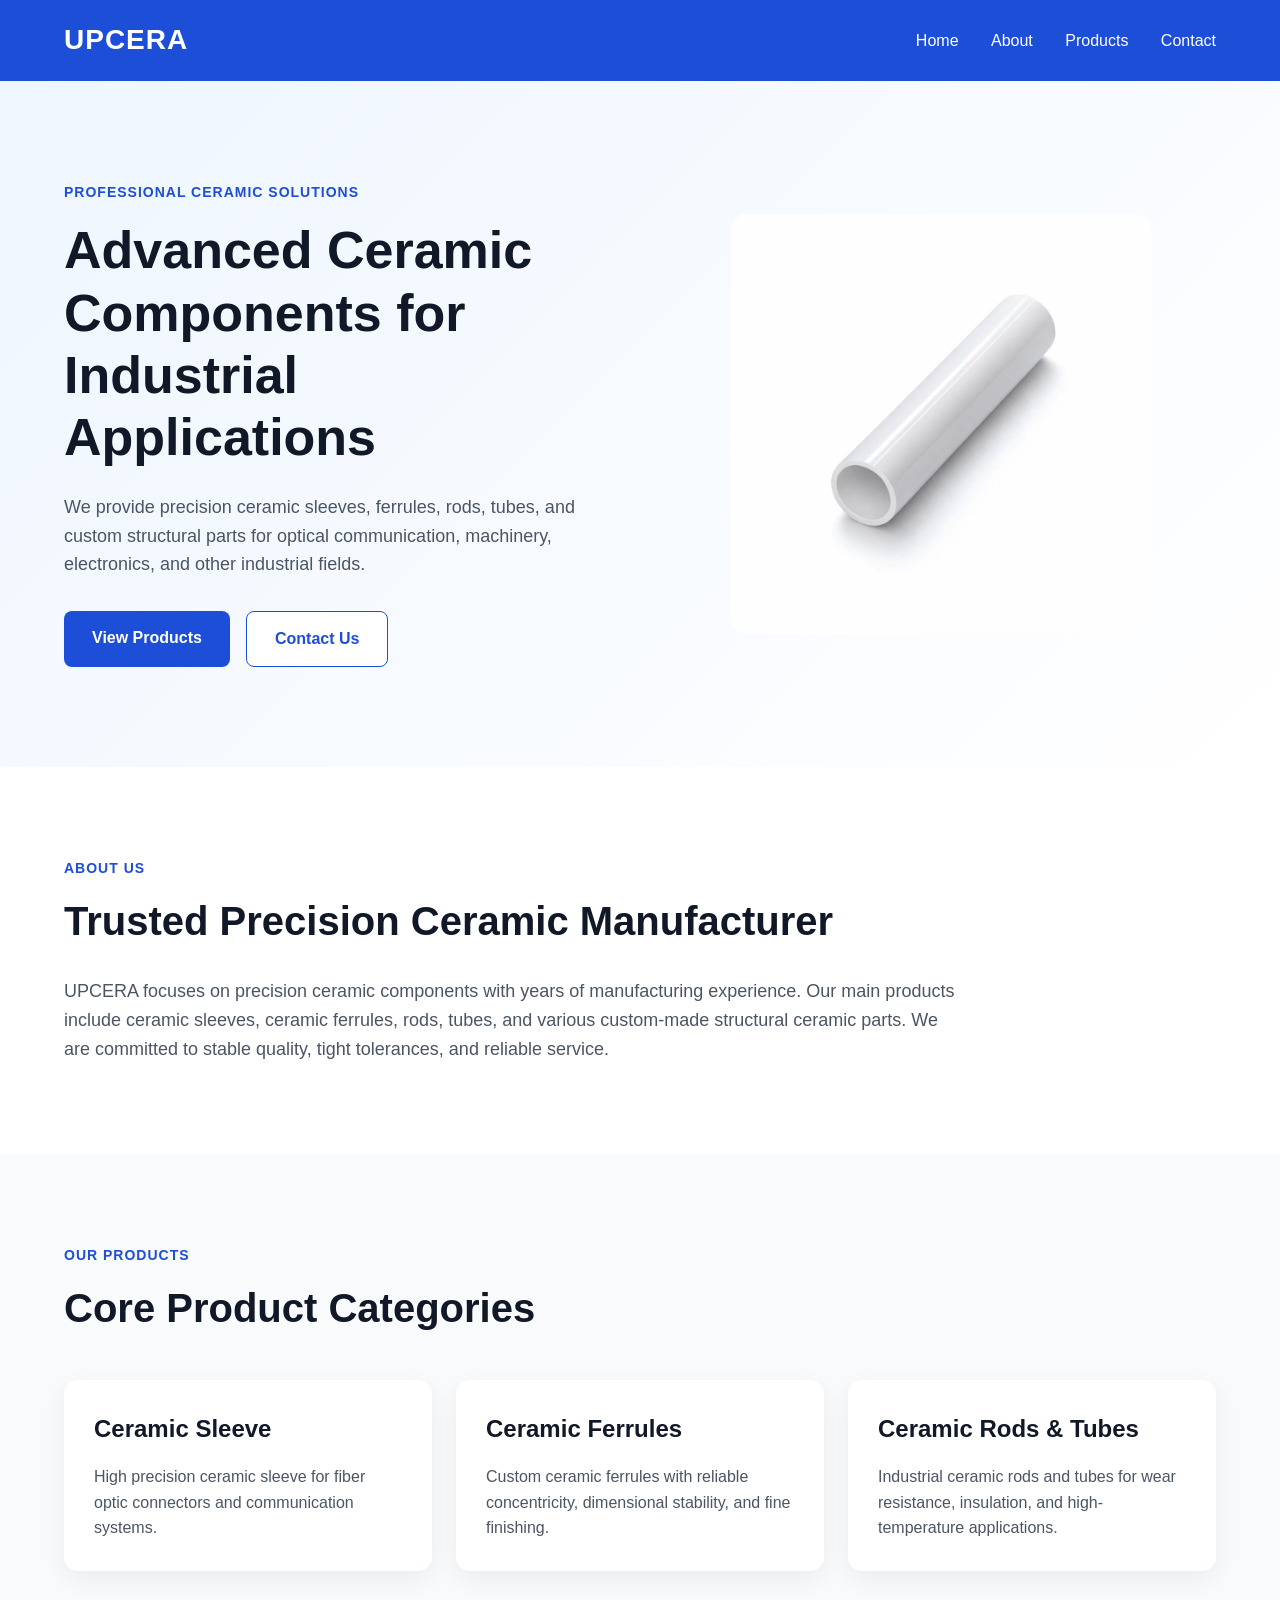
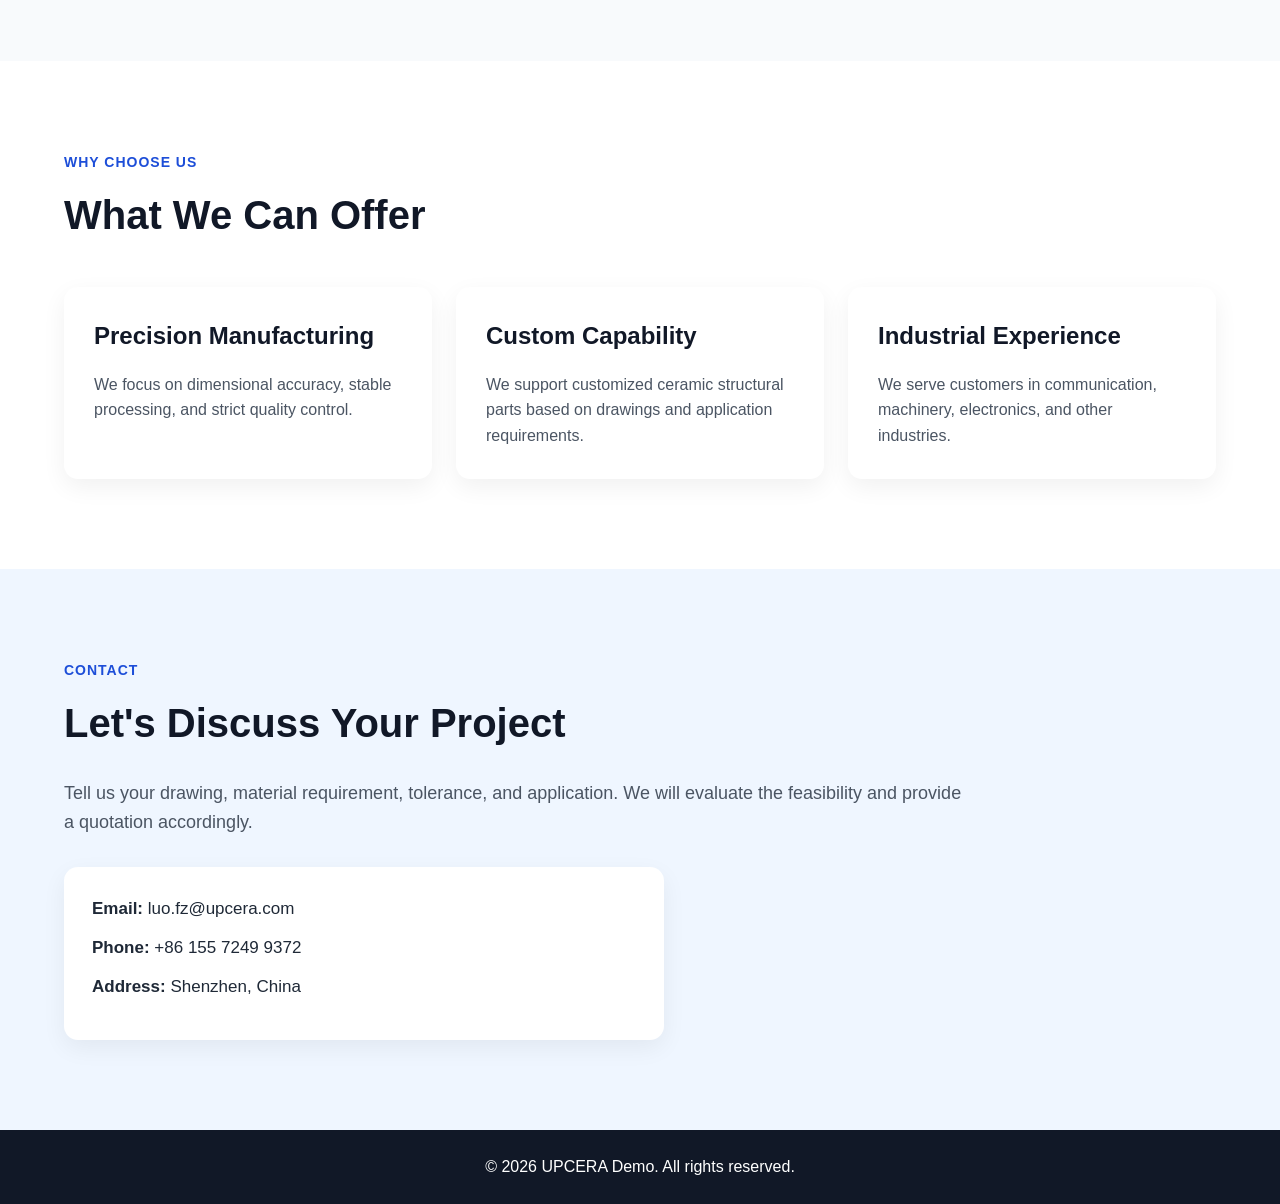
==== index.html @ 97a6549c "Add files via upload" ====
<!DOCTYPE html>
<html lang="en">
<head>
  <meta charset="UTF-8" />
  <meta name="viewport" content="width=device-width, initial-scale=1.0" />
  <title>UPCERA | Advanced Ceramic Manufacturer</title>
  <link rel="stylesheet" href="css/style.css" />
</head>
<body>

  <header class="navbar">
    <div class="container nav-wrapper">
      <div class="logo">UPCERA</div>
      <nav class="nav-menu">
        <a href="index.html">Home</a>
        <a href="about.html">About</a>
        <a href="products.html">Products</a>
        <a href="contact.html">Contact</a>
      </nav>
    </div>
  </header>

  <section id="home" class="hero">
    <div class="container hero-content">
      <div class="hero-text">
        <p class="tag">Professional Ceramic Solutions</p>
        <h1>Advanced Ceramic Components for Industrial Applications</h1>
        <p class="hero-desc">
          We provide precision ceramic sleeves, ferrules, rods, tubes, and custom structural parts
          for optical communication, machinery, electronics, and other industrial fields.
        </p>
        <div class="hero-buttons">
          <a href="#products" class="btn">View Products</a>
          <a href="#contact" class="btn btn-secondary">Contact Us</a>
        </div>
      </div>
      <div class="hero-image">
          <img src="images/ceramic-sleeve.jpg" alt="Ceramic Product" />
      </div>
    </div>
  </section>

  <section id="about" class="section">
    <div class="container">
      <div class="section-header">
        <p class="section-tag">About Us</p>
        <h2>Trusted Precision Ceramic Manufacturer</h2>
      </div>
      <p class="section-text">
        UPCERA focuses on precision ceramic components with years of manufacturing experience.
        Our main products include ceramic sleeves, ceramic ferrules, rods, tubes, and various custom-made
        structural ceramic parts. We are committed to stable quality, tight tolerances, and reliable service.
      </p>
    </div>
  </section>

  <section id="products" class="section gray">
    <div class="container">
      <div class="section-header">
        <p class="section-tag">Our Products</p>
        <h2>Core Product Categories</h2>
      </div>

      <div class="cards">
        <div class="card">
          <h3>Ceramic Sleeve</h3>
          <p>High precision ceramic sleeve for fiber optic connectors and communication systems.</p>
        </div>
        <div class="card">
          <h3>Ceramic Ferrules</h3>
          <p>Custom ceramic ferrules with reliable concentricity, dimensional stability, and fine finishing.</p>
        </div>
        <div class="card">
          <h3>Ceramic Rods & Tubes</h3>
          <p>Industrial ceramic rods and tubes for wear resistance, insulation, and high-temperature applications.</p>
        </div>
      </div>
    </div>
  </section>

  <section class="section">
    <div class="container">
      <div class="section-header">
        <p class="section-tag">Why Choose Us</p>
        <h2>What We Can Offer</h2>
      </div>

      <div class="cards">
        <div class="card">
          <h3>Precision Manufacturing</h3>
          <p>We focus on dimensional accuracy, stable processing, and strict quality control.</p>
        </div>
        <div class="card">
          <h3>Custom Capability</h3>
          <p>We support customized ceramic structural parts based on drawings and application requirements.</p>
        </div>
        <div class="card">
          <h3>Industrial Experience</h3>
          <p>We serve customers in communication, machinery, electronics, and other industries.</p>
        </div>
      </div>
    </div>
  </section>

  <section id="contact" class="section contact-section">
    <div class="container">
      <div class="section-header">
        <p class="section-tag">Contact</p>
        <h2>Let's Discuss Your Project</h2>
      </div>
      <p class="section-text">
        Tell us your drawing, material requirement, tolerance, and application. We will evaluate the feasibility
        and provide a quotation accordingly.
      </p>

      <div class="contact-box">
        <p><strong>Email:</strong> luo.fz@upcera.com</p>
        <p><strong>Phone:</strong> +86 155 7249 9372</p>
        <p><strong>Address:</strong> Shenzhen, China</p>
      </div>
    </div>
  </section>

  <footer class="footer">
    <div class="container footer-content">
      <p>© 2026 UPCERA Demo. All rights reserved.</p>
    </div>
  </footer>

</body>
</html>
---- css/style.css ----
/* =========================
   1. RESET & GLOBAL
========================= */
* {
  margin: 0;
  padding: 0;
  box-sizing: border-box;
}

body {
  font-family: Arial, sans-serif;
  line-height: 1.6;
  color: #1f2937;
  background-color: #ffffff;
}

.container {
  width: 90%;
  max-width: 1200px;
  margin: 0 auto;
}

/* =========================
   2. SHARED COMPONENTS
========================= */
.section {
  padding: 90px 0;
}

.section-header {
  margin-bottom: 24px;
}

.section-tag {
  color: #1d4ed8;
  font-size: 14px;
  font-weight: bold;
  text-transform: uppercase;
  letter-spacing: 1px;
  margin-bottom: 10px;
}

.section h2 {
  font-size: 40px;
  color: #111827;
}

.section-text {
  max-width: 900px;
  font-size: 18px;
  color: #4b5563;
}

.gray {
  background-color: #f8fafc;
}

.btn {
  display: inline-block;
  background-color: #1d4ed8;
  color: #ffffff;
  padding: 14px 28px;
  text-decoration: none;
  border-radius: 8px;
  font-weight: bold;
}

.btn:hover {
  background-color: #1e40af;
}

.btn-secondary {
  background-color: #ffffff;
  color: #1d4ed8;
  border: 1px solid #1d4ed8;
}

.btn-secondary:hover {
  background-color: #eff6ff;
}

.cards {
  display: flex;
  gap: 24px;
  margin-top: 40px;
}

.card {
  flex: 1;
  background-color: #ffffff;
  padding: 30px;
  border-radius: 14px;
  box-shadow: 0 8px 24px rgba(0, 0, 0, 0.06);
}

.card h3 {
  font-size: 24px;
  margin-bottom: 16px;
  color: #111827;
}

.card p {
  color: #4b5563;
  font-size: 16px;
}

/* =========================
   3. NAVBAR
========================= */
.navbar {
  background-color: #1d4ed8;
  padding: 18px 0;
}

.nav-wrapper {
  display: flex;
  justify-content: space-between;
  align-items: center;
}

.logo {
  color: #ffffff;
  font-size: 28px;
  font-weight: bold;
  letter-spacing: 1px;
}

.nav-menu a {
  color: #ffffff;
  text-decoration: none;
  margin-left: 28px;
  font-size: 16px;
}

.nav-menu a:hover {
  opacity: 0.8;
}

/* =========================
   4. PAGE HERO
========================= */
.page-hero {
  background: linear-gradient(135deg, #eff6ff, #ffffff);
  padding: 80px 0 60px;
}

.page-hero h1 {
  font-size: 48px;
  margin-bottom: 20px;
  color: #111827;
}

.page-desc {
  max-width: 780px;
  font-size: 18px;
  color: #4b5563;
}

/* =========================
   5. HOME PAGE
========================= */
.hero {
  background: linear-gradient(135deg, #eff6ff, #ffffff);
  padding: 100px 0;
}

.hero-content {
  display: flex;
  align-items: center;
  gap: 50px;
}

.hero-text {
  flex: 1;
}

.tag {
  color: #1d4ed8;
  font-weight: bold;
  margin-bottom: 16px;
  font-size: 14px;
  text-transform: uppercase;
  letter-spacing: 1px;
}

.hero h1 {
  font-size: 52px;
  line-height: 1.2;
  margin-bottom: 24px;
  color: #111827;
}

.hero-desc {
  font-size: 18px;
  color: #4b5563;
  margin-bottom: 32px;
  max-width: 620px;
}

.hero-buttons {
  display: flex;
  gap: 16px;
}

.hero-image {
  flex: 1;
  display: flex;
  justify-content: center;
  align-items: center;
}

.hero-image img {
  width: 80%;
  max-width: 420px;
  display: block;
  border-radius: 16px;
}

/* =========================
   6. PRODUCTS PAGE
========================= */
.product-grid {
  display: grid;
  grid-template-columns: repeat(3, 1fr);
  gap: 28px;
}

.product-card {
  background-color: #ffffff;
  border-radius: 14px;
  overflow: hidden;
  box-shadow: 0 8px 24px rgba(0, 0, 0, 0.06);
}

.product-card img {
  width: 100%;
  height: 220px;
  object-fit: cover;
  display: block;
  transition: transform 0.3s;
}

.product-card img:hover {
  transform: scale(1.05);
}

.product-card h3 {
  font-size: 24px;
  margin: 20px 20px 12px;
  color: #111827;
}

.product-card p {
  font-size: 16px;
  color: #4b5563;
  margin: 0 20px 18px;
}

.text-link {
  display: inline-block;
  margin: 0 20px 24px;
  color: #1d4ed8;
  text-decoration: none;
  font-weight: bold;
}

.text-link:hover {
  text-decoration: underline;
}

/* =========================
   7. ABOUT PAGE
========================= */
.about-layout {
  display: flex;
  align-items: center;
  gap: 50px;
}

.about-text {
  flex: 1;
}

.about-image {
  flex: 1;
  display: flex;
  justify-content: center;
}

.about-image img {
  width: 100%;
  max-width: 420px;
  border-radius: 16px;
  display: block;
}

/* =========================
   8. INDUSTRY / APPLICATIONS
========================= */
.industry-grid {
  display: grid;
  grid-template-columns: repeat(3, 1fr);
  gap: 20px;
  margin-top: 30px;
}

.industry-item {
  background-color: #f8fafc;
  border: 1px solid #e5e7eb;
  border-radius: 12px;
  padding: 24px;
  font-size: 18px;
  font-weight: bold;
  color: #111827;
  text-align: center;
}

/* =========================
   9. CONTACT / CTA
========================= */
.contact-section {
  background-color: #eff6ff;
}

.contact-box {
  margin-top: 30px;
  background-color: #ffffff;
  padding: 28px;
  border-radius: 14px;
  box-shadow: 0 8px 24px rgba(0, 0, 0, 0.06);
  max-width: 600px;
}

.contact-box p {
  margin-bottom: 12px;
  font-size: 17px;
}

.cta-section {
  background-color: #eff6ff;
}

.cta-box {
  text-align: center;
  max-width: 800px;
}

.cta-box h2 {
  font-size: 36px;
  margin-bottom: 16px;
  color: #111827;
}

.cta-box p {
  font-size: 18px;
  color: #4b5563;
  margin-bottom: 24px;
}

/* =========================
   10. FOOTER
========================= */
.footer {
  background-color: #111827;
  color: #ffffff;
  padding: 24px 0;
}

.footer-content {
  text-align: center;
}

/* =========================
   11. PRODUCT DETAIL PAGE
========================= */
.product-detail-layout {
  display: flex;
  align-items: center;
  gap: 50px;
}

.product-detail-image {
  flex: 1;
  display: flex;
  justify-content: center;
}

.product-detail-image img {
  width: 100%;
  max-width: 460px;
  border-radius: 16px;
  display: block;
}

.product-detail-info {
  flex: 1;
}

.detail-text {
  font-size: 18px;
  color: #4b5563;
  margin-bottom: 20px;
}

.detail-buttons {
  display: flex;
  gap: 16px;
  margin-top: 30px;
}

.spec-table {
  margin-top: 30px;
  border: 1px solid #e5e7eb;
  border-radius: 12px;
  overflow: hidden;
}

.spec-row {
  display: flex;
  border-bottom: 1px solid #e5e7eb;
}

.spec-row:last-child {
  border-bottom: none;
}

.spec-label {
  width: 220px;
  background-color: #f8fafc;
  padding: 18px 20px;
  font-weight: bold;
  color: #111827;
}

.spec-value {
  flex: 1;
  padding: 18px 20px;
  color: #4b5563;
  background-color: #ffffff;
}
.product-title-link {
  color: #111827;
  text-decoration: none;
}

.product-title-link:hover {
  color: #1d4ed8;
}
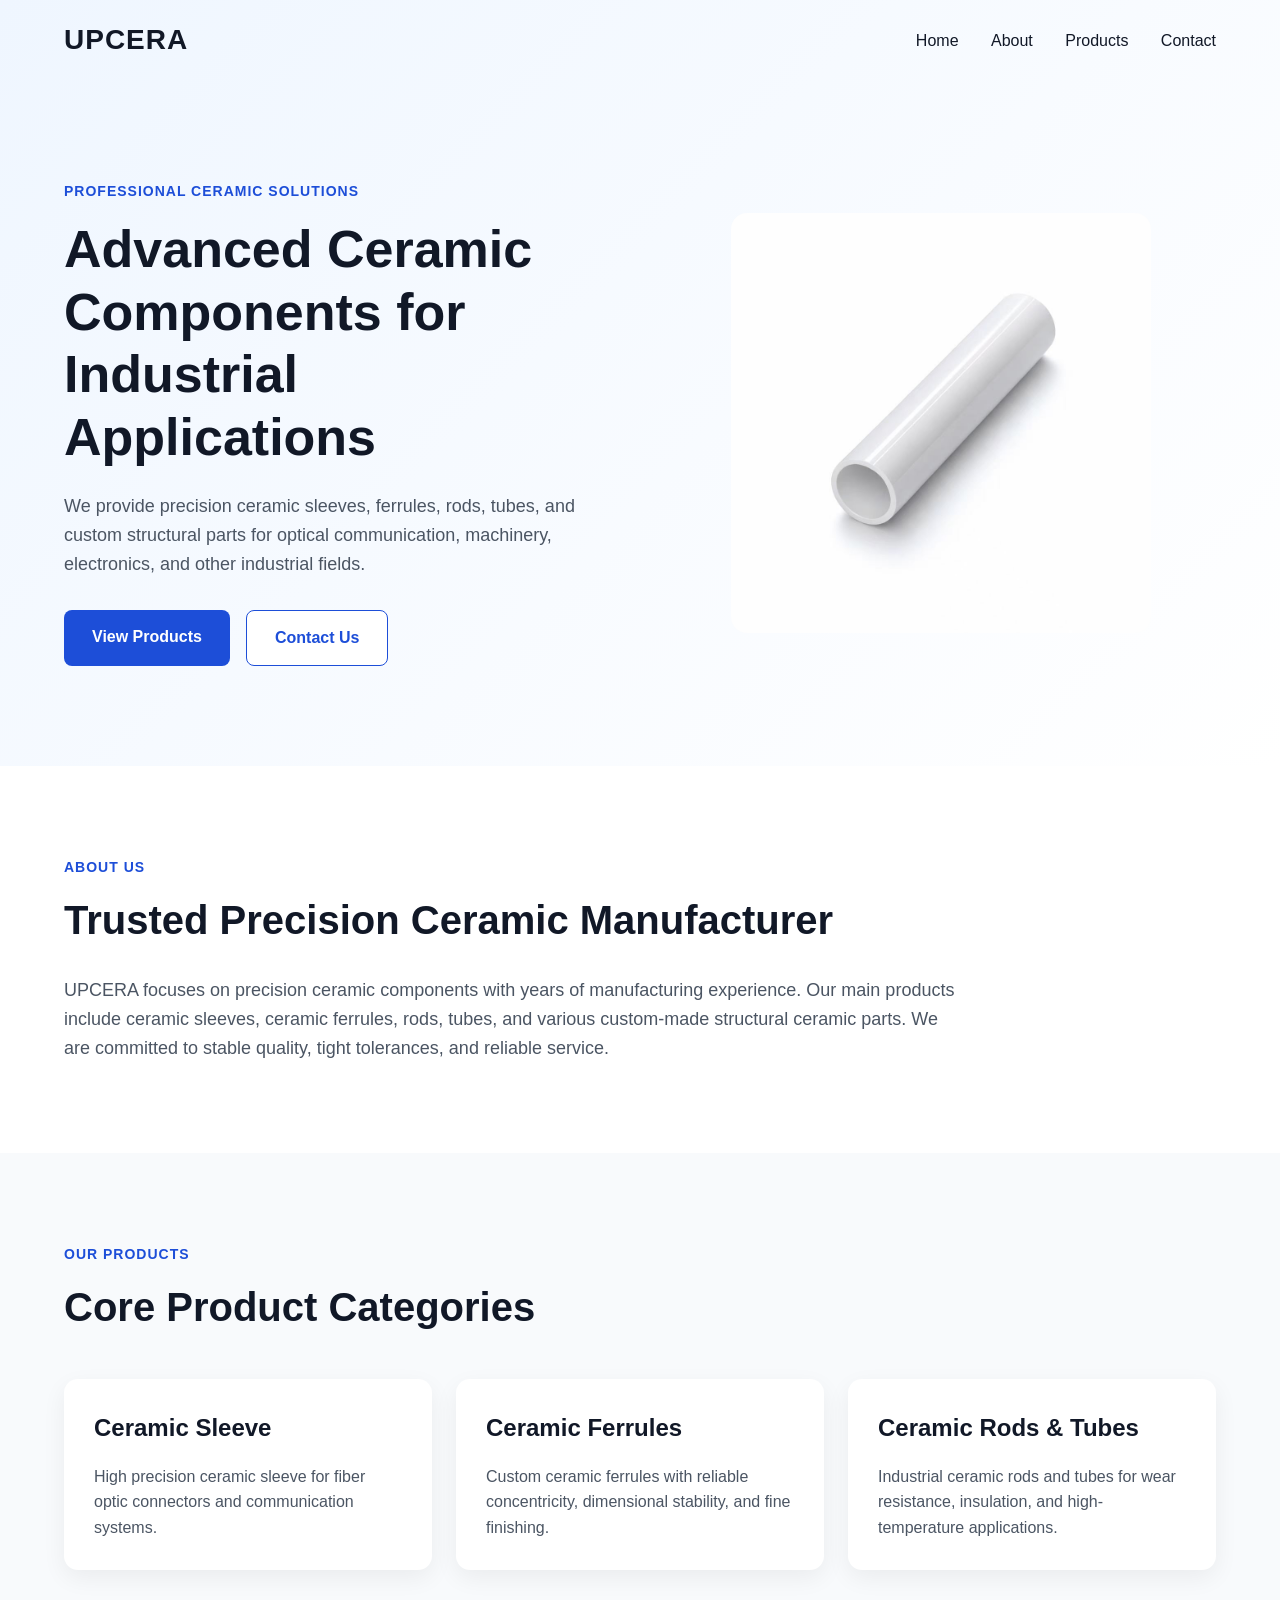
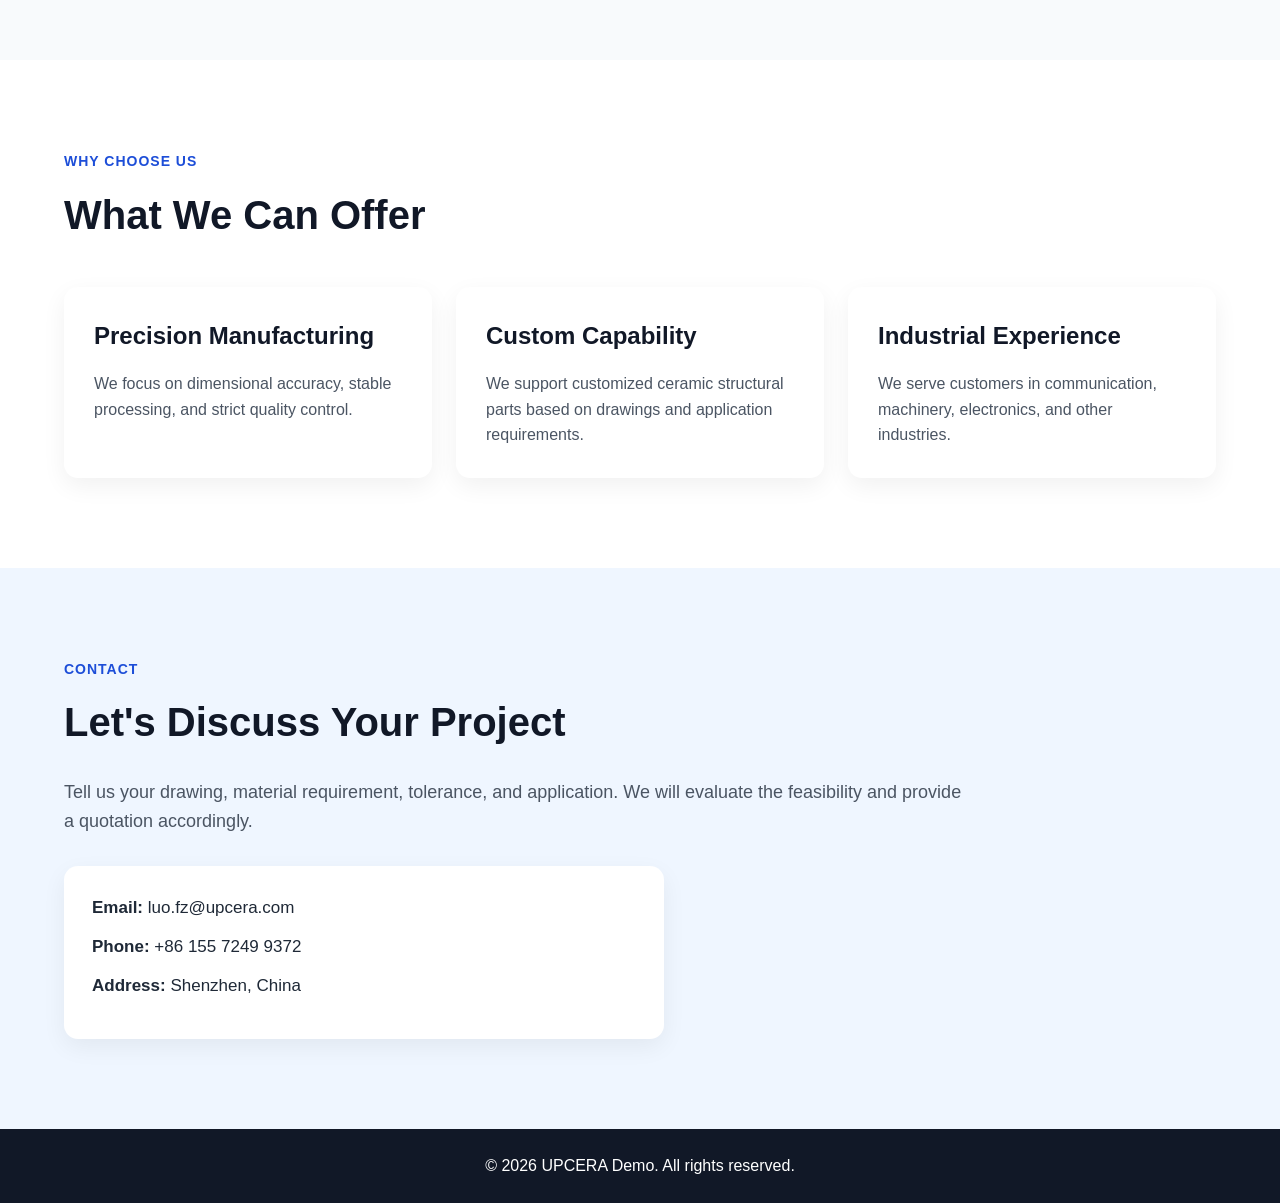
==== commit dcf2a9f7: "Make navbar transparent overlay with scroll state" ====
--- a/index.html
+++ b/index.html
@@ -1,131 +1,132 @@
-<!DOCTYPE html>
-<html lang="en">
-<head>
-  <meta charset="UTF-8" />
-  <meta name="viewport" content="width=device-width, initial-scale=1.0" />
-  <title>UPCERA | Advanced Ceramic Manufacturer</title>
-  <link rel="stylesheet" href="css/style.css" />
-</head>
-<body>
-
-  <header class="navbar">
-    <div class="container nav-wrapper">
-      <div class="logo">UPCERA</div>
-      <nav class="nav-menu">
-        <a href="index.html">Home</a>
-        <a href="about.html">About</a>
-        <a href="products.html">Products</a>
-        <a href="contact.html">Contact</a>
-      </nav>
-    </div>
-  </header>
-
-  <section id="home" class="hero">
-    <div class="container hero-content">
-      <div class="hero-text">
-        <p class="tag">Professional Ceramic Solutions</p>
-        <h1>Advanced Ceramic Components for Industrial Applications</h1>
-        <p class="hero-desc">
-          We provide precision ceramic sleeves, ferrules, rods, tubes, and custom structural parts
-          for optical communication, machinery, electronics, and other industrial fields.
-        </p>
-        <div class="hero-buttons">
-          <a href="#products" class="btn">View Products</a>
-          <a href="#contact" class="btn btn-secondary">Contact Us</a>
-        </div>
-      </div>
-      <div class="hero-image">
-          <img src="images/ceramic-sleeve.jpg" alt="Ceramic Product" />
-      </div>
-    </div>
-  </section>
-
-  <section id="about" class="section">
-    <div class="container">
-      <div class="section-header">
-        <p class="section-tag">About Us</p>
-        <h2>Trusted Precision Ceramic Manufacturer</h2>
-      </div>
-      <p class="section-text">
-        UPCERA focuses on precision ceramic components with years of manufacturing experience.
-        Our main products include ceramic sleeves, ceramic ferrules, rods, tubes, and various custom-made
-        structural ceramic parts. We are committed to stable quality, tight tolerances, and reliable service.
-      </p>
-    </div>
-  </section>
-
-  <section id="products" class="section gray">
-    <div class="container">
-      <div class="section-header">
-        <p class="section-tag">Our Products</p>
-        <h2>Core Product Categories</h2>
-      </div>
-
-      <div class="cards">
-        <div class="card">
-          <h3>Ceramic Sleeve</h3>
-          <p>High precision ceramic sleeve for fiber optic connectors and communication systems.</p>
-        </div>
-        <div class="card">
-          <h3>Ceramic Ferrules</h3>
-          <p>Custom ceramic ferrules with reliable concentricity, dimensional stability, and fine finishing.</p>
-        </div>
-        <div class="card">
-          <h3>Ceramic Rods & Tubes</h3>
-          <p>Industrial ceramic rods and tubes for wear resistance, insulation, and high-temperature applications.</p>
-        </div>
-      </div>
-    </div>
-  </section>
-
-  <section class="section">
-    <div class="container">
-      <div class="section-header">
-        <p class="section-tag">Why Choose Us</p>
-        <h2>What We Can Offer</h2>
-      </div>
-
-      <div class="cards">
-        <div class="card">
-          <h3>Precision Manufacturing</h3>
-          <p>We focus on dimensional accuracy, stable processing, and strict quality control.</p>
-        </div>
-        <div class="card">
-          <h3>Custom Capability</h3>
-          <p>We support customized ceramic structural parts based on drawings and application requirements.</p>
-        </div>
-        <div class="card">
-          <h3>Industrial Experience</h3>
-          <p>We serve customers in communication, machinery, electronics, and other industries.</p>
-        </div>
-      </div>
-    </div>
-  </section>
-
-  <section id="contact" class="section contact-section">
-    <div class="container">
-      <div class="section-header">
-        <p class="section-tag">Contact</p>
-        <h2>Let's Discuss Your Project</h2>
-      </div>
-      <p class="section-text">
-        Tell us your drawing, material requirement, tolerance, and application. We will evaluate the feasibility
-        and provide a quotation accordingly.
-      </p>
-
-      <div class="contact-box">
-        <p><strong>Email:</strong> luo.fz@upcera.com</p>
-        <p><strong>Phone:</strong> +86 155 7249 9372</p>
-        <p><strong>Address:</strong> Shenzhen, China</p>
-      </div>
-    </div>
-  </section>
-
-  <footer class="footer">
-    <div class="container footer-content">
-      <p>© 2026 UPCERA Demo. All rights reserved.</p>
-    </div>
-  </footer>
-
-</body>
+<!DOCTYPE html>
+<html lang="en">
+<head>
+  <meta charset="UTF-8" />
+  <meta name="viewport" content="width=device-width, initial-scale=1.0" />
+  <title>UPCERA | Advanced Ceramic Manufacturer</title>
+  <link rel="stylesheet" href="css/style.css" />
+</head>
+<body class="home-page">
+
+  <header class="navbar">
+    <div class="container nav-wrapper">
+      <div class="logo">UPCERA</div>
+      <nav class="nav-menu">
+        <a href="index.html">Home</a>
+        <a href="about.html">About</a>
+        <a href="products.html">Products</a>
+        <a href="contact.html">Contact</a>
+      </nav>
+    </div>
+  </header>
+
+  <section id="home" class="hero">
+    <div class="container hero-content">
+      <div class="hero-text">
+        <p class="tag">Professional Ceramic Solutions</p>
+        <h1>Advanced Ceramic Components for Industrial Applications</h1>
+        <p class="hero-desc">
+          We provide precision ceramic sleeves, ferrules, rods, tubes, and custom structural parts
+          for optical communication, machinery, electronics, and other industrial fields.
+        </p>
+        <div class="hero-buttons">
+          <a href="#products" class="btn">View Products</a>
+          <a href="#contact" class="btn btn-secondary">Contact Us</a>
+        </div>
+      </div>
+      <div class="hero-image">
+          <img src="images/ceramic-sleeve.jpg" alt="Ceramic Product" />
+      </div>
+    </div>
+  </section>
+
+  <section id="about" class="section">
+    <div class="container">
+      <div class="section-header">
+        <p class="section-tag">About Us</p>
+        <h2>Trusted Precision Ceramic Manufacturer</h2>
+      </div>
+      <p class="section-text">
+        UPCERA focuses on precision ceramic components with years of manufacturing experience.
+        Our main products include ceramic sleeves, ceramic ferrules, rods, tubes, and various custom-made
+        structural ceramic parts. We are committed to stable quality, tight tolerances, and reliable service.
+      </p>
+    </div>
+  </section>
+
+  <section id="products" class="section gray">
+    <div class="container">
+      <div class="section-header">
+        <p class="section-tag">Our Products</p>
+        <h2>Core Product Categories</h2>
+      </div>
+
+      <div class="cards">
+        <div class="card">
+          <h3>Ceramic Sleeve</h3>
+          <p>High precision ceramic sleeve for fiber optic connectors and communication systems.</p>
+        </div>
+        <div class="card">
+          <h3>Ceramic Ferrules</h3>
+          <p>Custom ceramic ferrules with reliable concentricity, dimensional stability, and fine finishing.</p>
+        </div>
+        <div class="card">
+          <h3>Ceramic Rods & Tubes</h3>
+          <p>Industrial ceramic rods and tubes for wear resistance, insulation, and high-temperature applications.</p>
+        </div>
+      </div>
+    </div>
+  </section>
+
+  <section class="section">
+    <div class="container">
+      <div class="section-header">
+        <p class="section-tag">Why Choose Us</p>
+        <h2>What We Can Offer</h2>
+      </div>
+
+      <div class="cards">
+        <div class="card">
+          <h3>Precision Manufacturing</h3>
+          <p>We focus on dimensional accuracy, stable processing, and strict quality control.</p>
+        </div>
+        <div class="card">
+          <h3>Custom Capability</h3>
+          <p>We support customized ceramic structural parts based on drawings and application requirements.</p>
+        </div>
+        <div class="card">
+          <h3>Industrial Experience</h3>
+          <p>We serve customers in communication, machinery, electronics, and other industries.</p>
+        </div>
+      </div>
+    </div>
+  </section>
+
+  <section id="contact" class="section contact-section">
+    <div class="container">
+      <div class="section-header">
+        <p class="section-tag">Contact</p>
+        <h2>Let's Discuss Your Project</h2>
+      </div>
+      <p class="section-text">
+        Tell us your drawing, material requirement, tolerance, and application. We will evaluate the feasibility
+        and provide a quotation accordingly.
+      </p>
+
+      <div class="contact-box">
+        <p><strong>Email:</strong> luo.fz@upcera.com</p>
+        <p><strong>Phone:</strong> +86 155 7249 9372</p>
+        <p><strong>Address:</strong> Shenzhen, China</p>
+      </div>
+    </div>
+  </section>
+
+  <footer class="footer">
+    <div class="container footer-content">
+      <p>© 2026 UPCERA Demo. All rights reserved.</p>
+    </div>
+  </footer>
+
+  <script src="js/main.js"></script>
+</body>
 </html>
--- a/css/style.css
+++ b/css/style.css
@@ -1,448 +1,464 @@
-/* =========================
-   1. RESET & GLOBAL
-========================= */
-* {
-  margin: 0;
-  padding: 0;
-  box-sizing: border-box;
-}
-
-body {
-  font-family: Arial, sans-serif;
-  line-height: 1.6;
-  color: #1f2937;
-  background-color: #ffffff;
-}
-
-.container {
-  width: 90%;
-  max-width: 1200px;
-  margin: 0 auto;
-}
-
-/* =========================
-   2. SHARED COMPONENTS
-========================= */
-.section {
-  padding: 90px 0;
-}
-
-.section-header {
-  margin-bottom: 24px;
-}
-
-.section-tag {
-  color: #1d4ed8;
-  font-size: 14px;
-  font-weight: bold;
-  text-transform: uppercase;
-  letter-spacing: 1px;
-  margin-bottom: 10px;
-}
-
-.section h2 {
-  font-size: 40px;
-  color: #111827;
-}
-
-.section-text {
-  max-width: 900px;
-  font-size: 18px;
-  color: #4b5563;
-}
-
-.gray {
-  background-color: #f8fafc;
-}
-
-.btn {
-  display: inline-block;
-  background-color: #1d4ed8;
-  color: #ffffff;
-  padding: 14px 28px;
-  text-decoration: none;
-  border-radius: 8px;
-  font-weight: bold;
-}
-
-.btn:hover {
-  background-color: #1e40af;
-}
-
-.btn-secondary {
-  background-color: #ffffff;
-  color: #1d4ed8;
-  border: 1px solid #1d4ed8;
-}
-
-.btn-secondary:hover {
-  background-color: #eff6ff;
-}
-
-.cards {
-  display: flex;
-  gap: 24px;
-  margin-top: 40px;
-}
-
-.card {
-  flex: 1;
-  background-color: #ffffff;
-  padding: 30px;
-  border-radius: 14px;
-  box-shadow: 0 8px 24px rgba(0, 0, 0, 0.06);
-}
-
-.card h3 {
-  font-size: 24px;
-  margin-bottom: 16px;
-  color: #111827;
-}
-
-.card p {
-  color: #4b5563;
-  font-size: 16px;
-}
-
-/* =========================
-   3. NAVBAR
-========================= */
-.navbar {
-  background-color: #1d4ed8;
-  padding: 18px 0;
-}
-
-.nav-wrapper {
-  display: flex;
-  justify-content: space-between;
-  align-items: center;
-}
-
-.logo {
-  color: #ffffff;
-  font-size: 28px;
-  font-weight: bold;
-  letter-spacing: 1px;
-}
-
-.nav-menu a {
-  color: #ffffff;
-  text-decoration: none;
-  margin-left: 28px;
-  font-size: 16px;
-}
-
-.nav-menu a:hover {
-  opacity: 0.8;
-}
-
-/* =========================
-   4. PAGE HERO
-========================= */
-.page-hero {
-  background: linear-gradient(135deg, #eff6ff, #ffffff);
-  padding: 80px 0 60px;
-}
-
-.page-hero h1 {
-  font-size: 48px;
-  margin-bottom: 20px;
-  color: #111827;
-}
-
-.page-desc {
-  max-width: 780px;
-  font-size: 18px;
-  color: #4b5563;
-}
-
-/* =========================
-   5. HOME PAGE
-========================= */
-.hero {
-  background: linear-gradient(135deg, #eff6ff, #ffffff);
-  padding: 100px 0;
-}
-
-.hero-content {
-  display: flex;
-  align-items: center;
-  gap: 50px;
-}
-
-.hero-text {
-  flex: 1;
-}
-
-.tag {
-  color: #1d4ed8;
-  font-weight: bold;
-  margin-bottom: 16px;
-  font-size: 14px;
-  text-transform: uppercase;
-  letter-spacing: 1px;
-}
-
-.hero h1 {
-  font-size: 52px;
-  line-height: 1.2;
-  margin-bottom: 24px;
-  color: #111827;
-}
-
-.hero-desc {
-  font-size: 18px;
-  color: #4b5563;
-  margin-bottom: 32px;
-  max-width: 620px;
-}
-
-.hero-buttons {
-  display: flex;
-  gap: 16px;
-}
-
-.hero-image {
-  flex: 1;
-  display: flex;
-  justify-content: center;
-  align-items: center;
-}
-
-.hero-image img {
-  width: 80%;
-  max-width: 420px;
-  display: block;
-  border-radius: 16px;
-}
-
-/* =========================
-   6. PRODUCTS PAGE
-========================= */
-.product-grid {
-  display: grid;
-  grid-template-columns: repeat(3, 1fr);
-  gap: 28px;
-}
-
-.product-card {
-  background-color: #ffffff;
-  border-radius: 14px;
-  overflow: hidden;
-  box-shadow: 0 8px 24px rgba(0, 0, 0, 0.06);
-}
-
-.product-card img {
-  width: 100%;
-  height: 220px;
-  object-fit: cover;
-  display: block;
-  transition: transform 0.3s;
-}
-
-.product-card img:hover {
-  transform: scale(1.05);
-}
-
-.product-card h3 {
-  font-size: 24px;
-  margin: 20px 20px 12px;
-  color: #111827;
-}
-
-.product-card p {
-  font-size: 16px;
-  color: #4b5563;
-  margin: 0 20px 18px;
-}
-
-.text-link {
-  display: inline-block;
-  margin: 0 20px 24px;
-  color: #1d4ed8;
-  text-decoration: none;
-  font-weight: bold;
-}
-
-.text-link:hover {
-  text-decoration: underline;
-}
-
-/* =========================
-   7. ABOUT PAGE
-========================= */
-.about-layout {
-  display: flex;
-  align-items: center;
-  gap: 50px;
-}
-
-.about-text {
-  flex: 1;
-}
-
-.about-image {
-  flex: 1;
-  display: flex;
-  justify-content: center;
-}
-
-.about-image img {
-  width: 100%;
-  max-width: 420px;
-  border-radius: 16px;
-  display: block;
-}
-
-/* =========================
-   8. INDUSTRY / APPLICATIONS
-========================= */
-.industry-grid {
-  display: grid;
-  grid-template-columns: repeat(3, 1fr);
-  gap: 20px;
-  margin-top: 30px;
-}
-
-.industry-item {
-  background-color: #f8fafc;
-  border: 1px solid #e5e7eb;
-  border-radius: 12px;
-  padding: 24px;
-  font-size: 18px;
-  font-weight: bold;
-  color: #111827;
-  text-align: center;
-}
-
-/* =========================
-   9. CONTACT / CTA
-========================= */
-.contact-section {
-  background-color: #eff6ff;
-}
-
-.contact-box {
-  margin-top: 30px;
-  background-color: #ffffff;
-  padding: 28px;
-  border-radius: 14px;
-  box-shadow: 0 8px 24px rgba(0, 0, 0, 0.06);
-  max-width: 600px;
-}
-
-.contact-box p {
-  margin-bottom: 12px;
-  font-size: 17px;
-}
-
-.cta-section {
-  background-color: #eff6ff;
-}
-
-.cta-box {
-  text-align: center;
-  max-width: 800px;
-}
-
-.cta-box h2 {
-  font-size: 36px;
-  margin-bottom: 16px;
-  color: #111827;
-}
-
-.cta-box p {
-  font-size: 18px;
-  color: #4b5563;
-  margin-bottom: 24px;
-}
-
-/* =========================
-   10. FOOTER
-========================= */
-.footer {
-  background-color: #111827;
-  color: #ffffff;
-  padding: 24px 0;
-}
-
-.footer-content {
-  text-align: center;
-}
-
-/* =========================
-   11. PRODUCT DETAIL PAGE
-========================= */
-.product-detail-layout {
-  display: flex;
-  align-items: center;
-  gap: 50px;
-}
-
-.product-detail-image {
-  flex: 1;
-  display: flex;
-  justify-content: center;
-}
-
-.product-detail-image img {
-  width: 100%;
-  max-width: 460px;
-  border-radius: 16px;
-  display: block;
-}
-
-.product-detail-info {
-  flex: 1;
-}
-
-.detail-text {
-  font-size: 18px;
-  color: #4b5563;
-  margin-bottom: 20px;
-}
-
-.detail-buttons {
-  display: flex;
-  gap: 16px;
-  margin-top: 30px;
-}
-
-.spec-table {
-  margin-top: 30px;
-  border: 1px solid #e5e7eb;
-  border-radius: 12px;
-  overflow: hidden;
-}
-
-.spec-row {
-  display: flex;
-  border-bottom: 1px solid #e5e7eb;
-}
-
-.spec-row:last-child {
-  border-bottom: none;
-}
-
-.spec-label {
-  width: 220px;
-  background-color: #f8fafc;
-  padding: 18px 20px;
-  font-weight: bold;
-  color: #111827;
-}
-
-.spec-value {
-  flex: 1;
-  padding: 18px 20px;
-  color: #4b5563;
-  background-color: #ffffff;
-}
-.product-title-link {
-  color: #111827;
-  text-decoration: none;
-}
-
-.product-title-link:hover {
-  color: #1d4ed8;
+/* =========================
+   1. RESET & GLOBAL
+========================= */
+* {
+  margin: 0;
+  padding: 0;
+  box-sizing: border-box;
+}
+
+body {
+  font-family: Arial, sans-serif;
+  line-height: 1.6;
+  color: #1f2937;
+  background-color: #ffffff;
+  padding-top: 84px;
+}
+
+body.home-page {
+  padding-top: 0;
+}
+
+.container {
+  width: 90%;
+  max-width: 1200px;
+  margin: 0 auto;
+}
+
+/* =========================
+   2. SHARED COMPONENTS
+========================= */
+.section {
+  padding: 90px 0;
+}
+
+.section-header {
+  margin-bottom: 24px;
+}
+
+.section-tag {
+  color: #1d4ed8;
+  font-size: 14px;
+  font-weight: bold;
+  text-transform: uppercase;
+  letter-spacing: 1px;
+  margin-bottom: 10px;
+}
+
+.section h2 {
+  font-size: 40px;
+  color: #111827;
+}
+
+.section-text {
+  max-width: 900px;
+  font-size: 18px;
+  color: #4b5563;
+}
+
+.gray {
+  background-color: #f8fafc;
+}
+
+.btn {
+  display: inline-block;
+  background-color: #1d4ed8;
+  color: #ffffff;
+  padding: 14px 28px;
+  text-decoration: none;
+  border-radius: 8px;
+  font-weight: bold;
+}
+
+.btn:hover {
+  background-color: #1e40af;
+}
+
+.btn-secondary {
+  background-color: #ffffff;
+  color: #1d4ed8;
+  border: 1px solid #1d4ed8;
+}
+
+.btn-secondary:hover {
+  background-color: #eff6ff;
+}
+
+.cards {
+  display: flex;
+  gap: 24px;
+  margin-top: 40px;
+}
+
+.card {
+  flex: 1;
+  background-color: #ffffff;
+  padding: 30px;
+  border-radius: 14px;
+  box-shadow: 0 8px 24px rgba(0, 0, 0, 0.06);
+}
+
+.card h3 {
+  font-size: 24px;
+  margin-bottom: 16px;
+  color: #111827;
+}
+
+.card p {
+  color: #4b5563;
+  font-size: 16px;
+}
+
+/* =========================
+   3. NAVBAR
+========================= */
+.navbar {
+  position: fixed;
+  top: 0;
+  left: 0;
+  width: 100%;
+  z-index: 1000;
+  background-color: rgba(255, 255, 255, 0);
+  padding: 18px 0;
+  transition: background-color 0.25s ease, box-shadow 0.25s ease;
+}
+
+.navbar.scrolled {
+  background-color: rgba(255, 255, 255, 0.95);
+  box-shadow: 0 8px 24px rgba(15, 23, 42, 0.08);
+}
+
+.nav-wrapper {
+  display: flex;
+  justify-content: space-between;
+  align-items: center;
+}
+
+.logo {
+  color: #111827;
+  font-size: 28px;
+  font-weight: bold;
+  letter-spacing: 1px;
+}
+
+.nav-menu a {
+  color: #111827;
+  text-decoration: none;
+  margin-left: 28px;
+  font-size: 16px;
+}
+
+.nav-menu a:hover {
+  opacity: 0.8;
+}
+
+/* =========================
+   4. PAGE HERO
+========================= */
+.page-hero {
+  background: linear-gradient(135deg, #eff6ff, #ffffff);
+  padding: 80px 0 60px;
+}
+
+.page-hero h1 {
+  font-size: 48px;
+  margin-bottom: 20px;
+  color: #111827;
+}
+
+.page-desc {
+  max-width: 780px;
+  font-size: 18px;
+  color: #4b5563;
+}
+
+/* =========================
+   5. HOME PAGE
+========================= */
+.hero {
+  background: linear-gradient(135deg, #eff6ff, #ffffff);
+  padding: 180px 0 100px;
+}
+
+.hero-content {
+  display: flex;
+  align-items: center;
+  gap: 50px;
+}
+
+.hero-text {
+  flex: 1;
+}
+
+.tag {
+  color: #1d4ed8;
+  font-weight: bold;
+  margin-bottom: 16px;
+  font-size: 14px;
+  text-transform: uppercase;
+  letter-spacing: 1px;
+}
+
+.hero h1 {
+  font-size: 52px;
+  line-height: 1.2;
+  margin-bottom: 24px;
+  color: #111827;
+}
+
+.hero-desc {
+  font-size: 18px;
+  color: #4b5563;
+  margin-bottom: 32px;
+  max-width: 620px;
+}
+
+.hero-buttons {
+  display: flex;
+  gap: 16px;
+}
+
+.hero-image {
+  flex: 1;
+  display: flex;
+  justify-content: center;
+  align-items: center;
+}
+
+.hero-image img {
+  width: 80%;
+  max-width: 420px;
+  display: block;
+  border-radius: 16px;
+}
+
+/* =========================
+   6. PRODUCTS PAGE
+========================= */
+.product-grid {
+  display: grid;
+  grid-template-columns: repeat(3, 1fr);
+  gap: 28px;
+}
+
+.product-card {
+  background-color: #ffffff;
+  border-radius: 14px;
+  overflow: hidden;
+  box-shadow: 0 8px 24px rgba(0, 0, 0, 0.06);
+}
+
+.product-card img {
+  width: 100%;
+  height: 220px;
+  object-fit: cover;
+  display: block;
+  transition: transform 0.3s;
+}
+
+.product-card img:hover {
+  transform: scale(1.05);
+}
+
+.product-card h3 {
+  font-size: 24px;
+  margin: 20px 20px 12px;
+  color: #111827;
+}
+
+.product-card p {
+  font-size: 16px;
+  color: #4b5563;
+  margin: 0 20px 18px;
+}
+
+.text-link {
+  display: inline-block;
+  margin: 0 20px 24px;
+  color: #1d4ed8;
+  text-decoration: none;
+  font-weight: bold;
+}
+
+.text-link:hover {
+  text-decoration: underline;
+}
+
+/* =========================
+   7. ABOUT PAGE
+========================= */
+.about-layout {
+  display: flex;
+  align-items: center;
+  gap: 50px;
+}
+
+.about-text {
+  flex: 1;
+}
+
+.about-image {
+  flex: 1;
+  display: flex;
+  justify-content: center;
+}
+
+.about-image img {
+  width: 100%;
+  max-width: 420px;
+  border-radius: 16px;
+  display: block;
+}
+
+/* =========================
+   8. INDUSTRY / APPLICATIONS
+========================= */
+.industry-grid {
+  display: grid;
+  grid-template-columns: repeat(3, 1fr);
+  gap: 20px;
+  margin-top: 30px;
+}
+
+.industry-item {
+  background-color: #f8fafc;
+  border: 1px solid #e5e7eb;
+  border-radius: 12px;
+  padding: 24px;
+  font-size: 18px;
+  font-weight: bold;
+  color: #111827;
+  text-align: center;
+}
+
+/* =========================
+   9. CONTACT / CTA
+========================= */
+.contact-section {
+  background-color: #eff6ff;
+}
+
+.contact-box {
+  margin-top: 30px;
+  background-color: #ffffff;
+  padding: 28px;
+  border-radius: 14px;
+  box-shadow: 0 8px 24px rgba(0, 0, 0, 0.06);
+  max-width: 600px;
+}
+
+.contact-box p {
+  margin-bottom: 12px;
+  font-size: 17px;
+}
+
+.cta-section {
+  background-color: #eff6ff;
+}
+
+.cta-box {
+  text-align: center;
+  max-width: 800px;
+}
+
+.cta-box h2 {
+  font-size: 36px;
+  margin-bottom: 16px;
+  color: #111827;
+}
+
+.cta-box p {
+  font-size: 18px;
+  color: #4b5563;
+  margin-bottom: 24px;
+}
+
+/* =========================
+   10. FOOTER
+========================= */
+.footer {
+  background-color: #111827;
+  color: #ffffff;
+  padding: 24px 0;
+}
+
+.footer-content {
+  text-align: center;
+}
+
+/* =========================
+   11. PRODUCT DETAIL PAGE
+========================= */
+.product-detail-layout {
+  display: flex;
+  align-items: center;
+  gap: 50px;
+}
+
+.product-detail-image {
+  flex: 1;
+  display: flex;
+  justify-content: center;
+}
+
+.product-detail-image img {
+  width: 100%;
+  max-width: 460px;
+  border-radius: 16px;
+  display: block;
+}
+
+.product-detail-info {
+  flex: 1;
+}
+
+.detail-text {
+  font-size: 18px;
+  color: #4b5563;
+  margin-bottom: 20px;
+}
+
+.detail-buttons {
+  display: flex;
+  gap: 16px;
+  margin-top: 30px;
+}
+
+.spec-table {
+  margin-top: 30px;
+  border: 1px solid #e5e7eb;
+  border-radius: 12px;
+  overflow: hidden;
+}
+
+.spec-row {
+  display: flex;
+  border-bottom: 1px solid #e5e7eb;
+}
+
+.spec-row:last-child {
+  border-bottom: none;
+}
+
+.spec-label {
+  width: 220px;
+  background-color: #f8fafc;
+  padding: 18px 20px;
+  font-weight: bold;
+  color: #111827;
+}
+
+.spec-value {
+  flex: 1;
+  padding: 18px 20px;
+  color: #4b5563;
+  background-color: #ffffff;
+}
+.product-title-link {
+  color: #111827;
+  text-decoration: none;
+}
+
+.product-title-link:hover {
+  color: #1d4ed8;
 }
